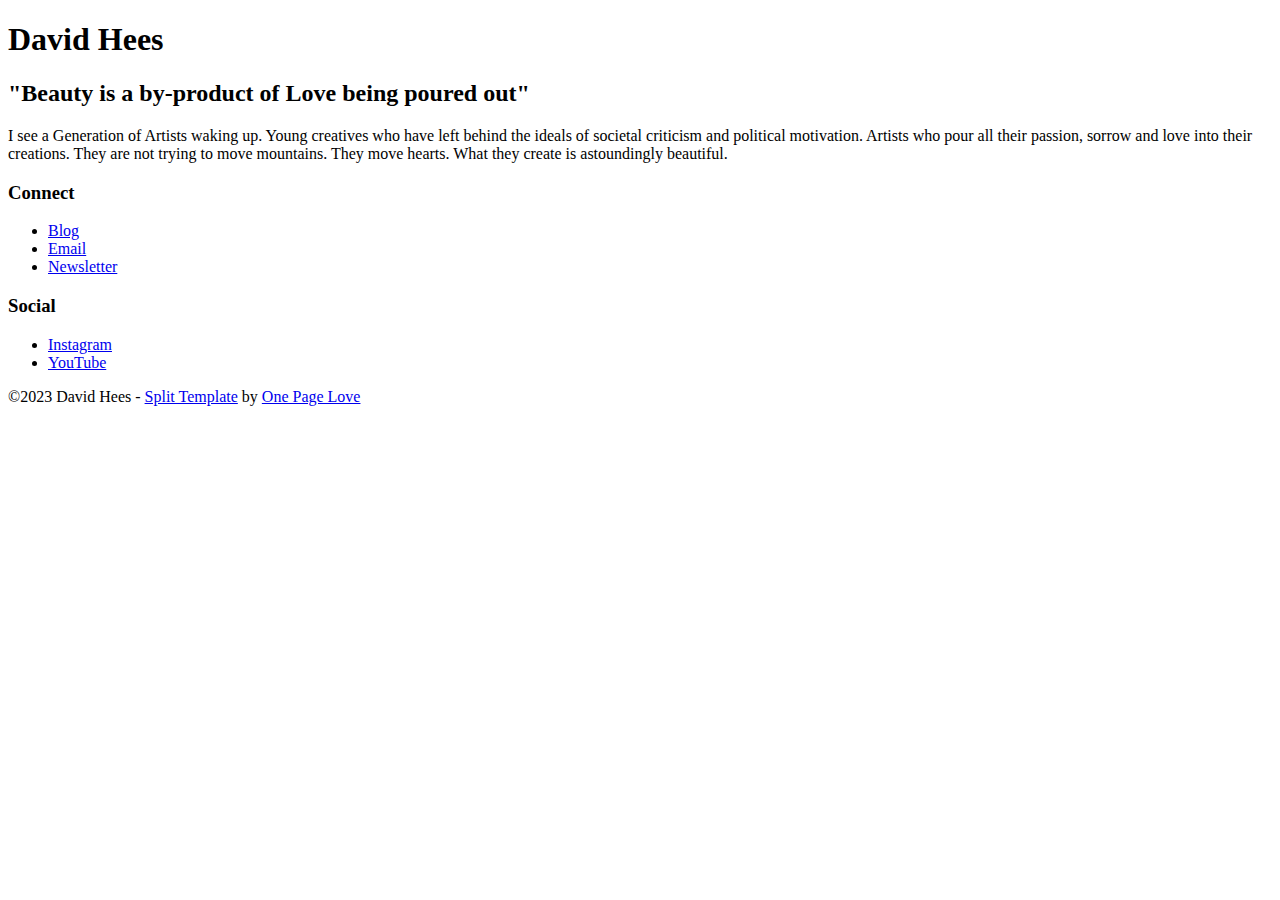
==== index.html @ eb952cf4 "Add files via upload" ====
<!DOCTYPE html>
<html lang="en-US">

<head>
	<meta name="generator" content="Hugo 0.120.1">
  <meta charset="UTF-8" />
<meta http-equiv="X-UA-Compatible" content="IE=edge" />


<title>David Hees</title>
<meta name="author" content="David Hees" />
<meta name="description" content="Split is a centrally-divided layout for a professional online presence with a big image or video left with alongside content." />
<meta name="robots" content="index, follow" />
<meta name="referrer" content="always" />


<meta property="og:title" content="David Hees" />
<meta property="og:description" content="Split is a centrally-divided layout for a professional online presence with a big image or video left with alongside content." />
<meta property="og:url" content="http://192.168.178.61:8080" />

<meta property="og:image" content="http://192.168.178.61:8080/images/social.jpg" />
<meta name="twitter:card" content="summary_large_image" />

<meta name="twitter:site" content="@onepagelove" />


<link rel="icon" href="http://192.168.178.61:8080/favicon.ico" />


<link rel="stylesheet" href="http://192.168.178.61:8080/assets/css/split.css" type="text/css" media="screen" />
<meta name="viewport" content="width=device-width,initial-scale=1" />

<link rel="stylesheet" href="http://192.168.178.61:8080/css/style.css" type="text/css" media="screen" />




  <style>
  
    .fs-split .split-image { background-image: url("http://192.168.178.61:8080/images/backgroundopt/background.jpg"); background-position: center center; }
  
  </style>





</head>

<body id="fullsingle" class="page-template-page-fullsingle-split">

  <div class="fs-split">

    
    

      <div class="split-image">

      </div>

    
    

    
    <div class="split-content">
      <div class="split-content-vertically-center">
        
        <div class="split-intro">
  <h1>David Hees</h1>
  <h2 class="tagline"><span class='highlight'>&#34;Beauty is a by-product of Love being poured out&#34;</span></h2>
</div>


        
        
  
  <div class="split-bio">
  <p>I see a Generation of Artists waking up. Young creatives who have left behind the ideals of societal criticism and political motivation. Artists who pour all their passion, sorrow and love into their creations. They are not trying to move mountains. They move hearts. What they create is astoundingly beautiful.</p>

</div>


  
  <div class="split-lists">

  
    

    
      <div class="split-list">
        <h3>Connect</h3>
        <ul>
          
            <li><a href="#" title="Blog" target="_blank">Blog</a></li>
          
            <li><a href="#" title="Email" target="_self">Email</a></li>
          
            <li><a href="#" title="Newsletter" target="_self">Newsletter</a></li>
          
        </ul>
      </div>
    

    
  
    

    
      <div class="split-list">
        <h3>Social</h3>
        <ul>
          
            <li><a href="https://instagram.com/davidheesmusic" title="Instagram" target="_self">Instagram</a></li>
          
            <li><a href="https://youtube.com/@davidhees" title="YouTube" target="_self">YouTube</a></li>
          
        </ul>
      </div>
    

    
  

</div>



        
        <div class="split-credit">
  <p>&copy;2023 David Hees - <a href="https://onepagelove.com/split" title="Split Template">Split Template</a> by <a href="https://onepagelove.com" title="One Page Love">One Page Love</a></p>

  <!--
  To edit this credit you can remove the CC3.0 license for only $5 here: https://onepagelove.com/split
  this really helps contribute towards us developing more templates and means the world to me!
  Cheers, Rob (@robhope)
  -->
</div>

      </div>
    </div>

  </div>

</body>
</html>
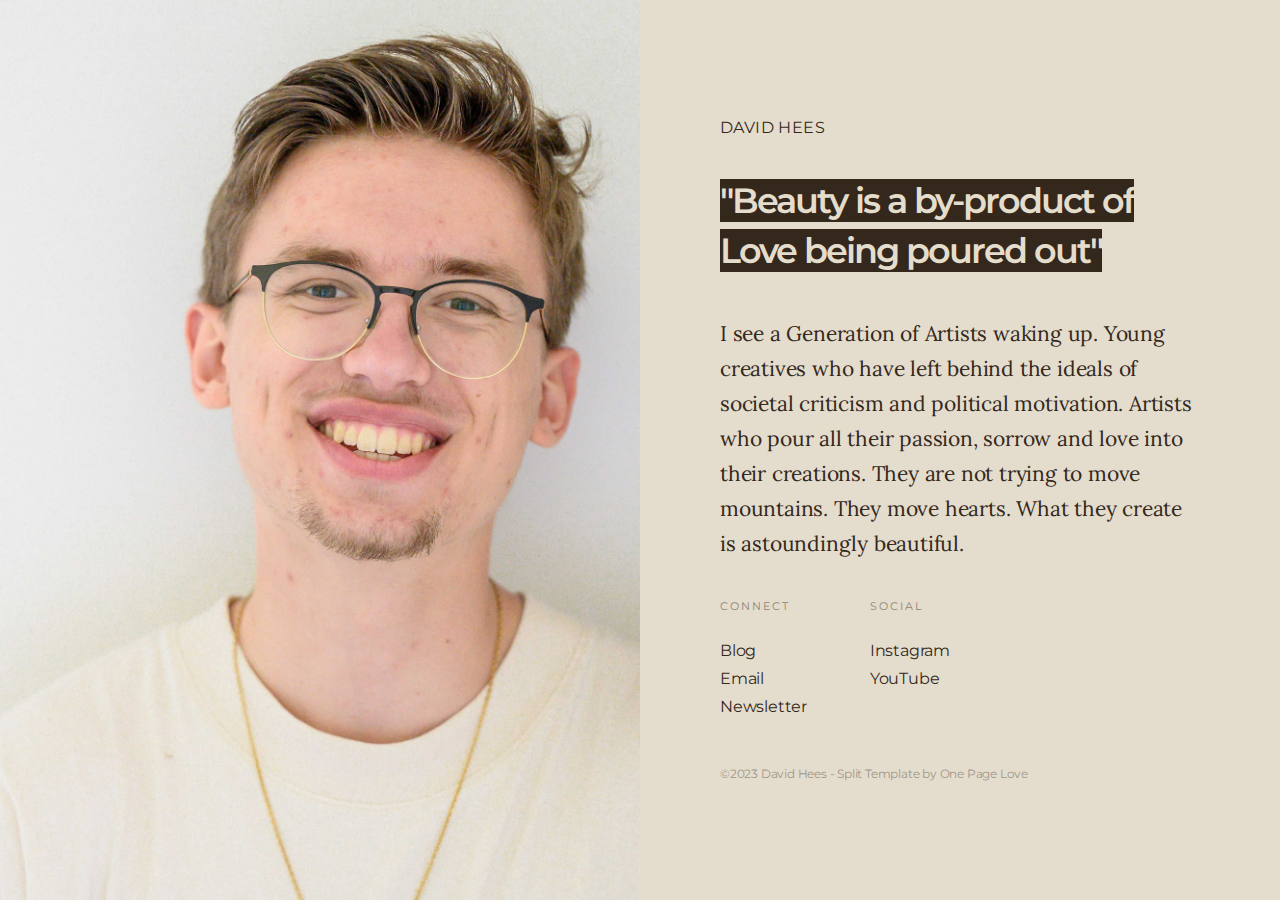
==== commit beb68436: "Update index.html" ====
--- a/index.html
+++ b/index.html
@@ -16,28 +16,28 @@
 
 <meta property="og:title" content="David Hees" />
 <meta property="og:description" content="Split is a centrally-divided layout for a professional online presence with a big image or video left with alongside content." />
-<meta property="og:url" content="http://192.168.178.61:8080" />
+<meta property="og:url" content="http://deijjji303.github.io/" />
 
-<meta property="og:image" content="http://192.168.178.61:8080/images/social.jpg" />
+<meta property="og:image" content="http://deijjji303.github.io/images/social.jpg" />
 <meta name="twitter:card" content="summary_large_image" />
 
 <meta name="twitter:site" content="@onepagelove" />
 
 
-<link rel="icon" href="http://192.168.178.61:8080/favicon.ico" />
+<link rel="icon" href="http://deijjji303.github.io/favicon.ico" />
 
 
-<link rel="stylesheet" href="http://192.168.178.61:8080/assets/css/split.css" type="text/css" media="screen" />
+<link rel="stylesheet" href="http://deijjji303.github.io/assets/css/split.css" type="text/css" media="screen" />
 <meta name="viewport" content="width=device-width,initial-scale=1" />
 
-<link rel="stylesheet" href="http://192.168.178.61:8080/css/style.css" type="text/css" media="screen" />
+<link rel="stylesheet" href="http://deijjji303.github.io/css/style.css" type="text/css" media="screen" />
 
 
 
 
   <style>
   
-    .fs-split .split-image { background-image: url("http://192.168.178.61:8080/images/backgroundopt/background.jpg"); background-position: center center; }
+    .fs-split .split-image { background-image: url("http://deijjji303.github.io/images/backgroundopt/background.jpg"); background-position: center center; }
   
   </style>
 
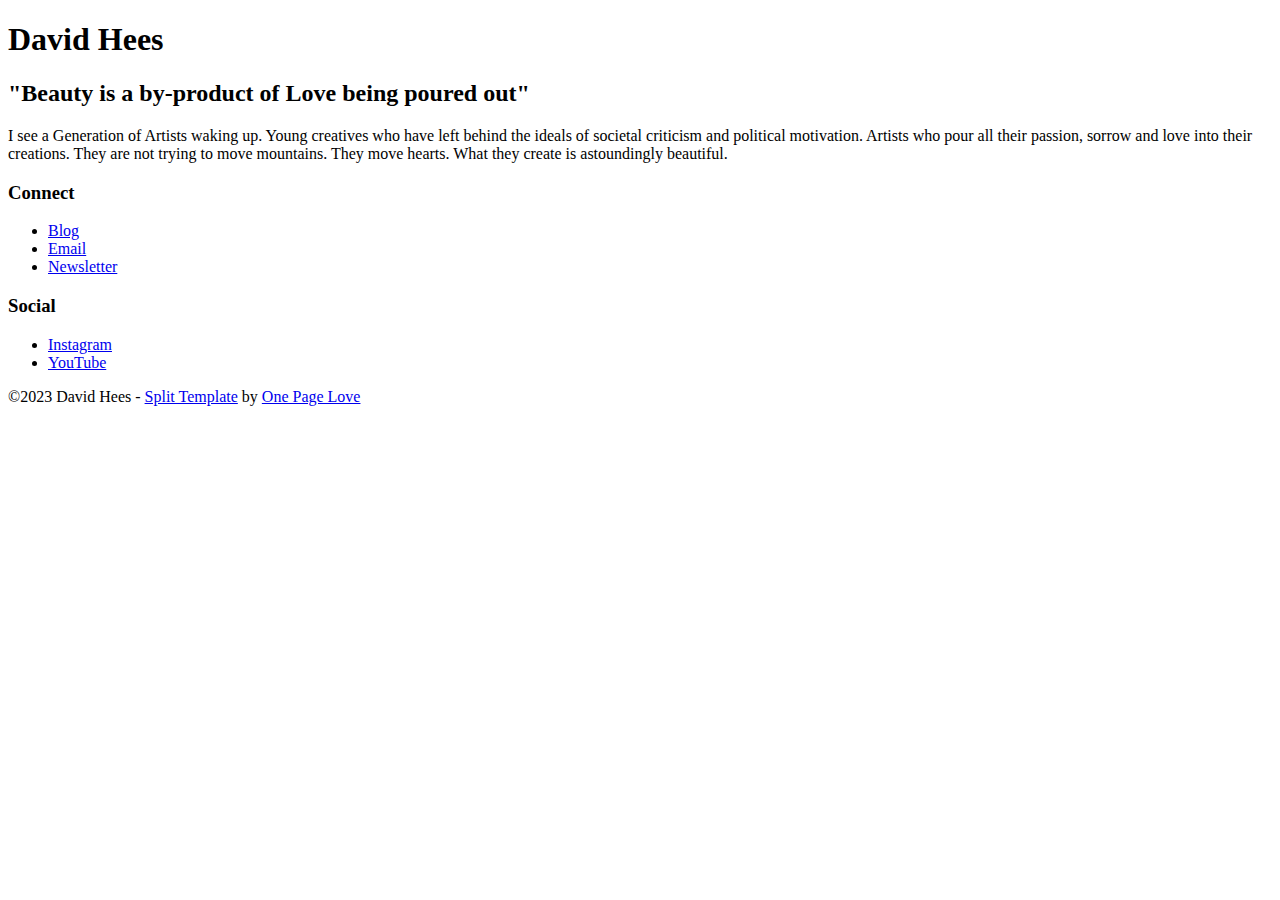
==== commit 6cae973d: "Update index.html" ====
--- a/index.html
+++ b/index.html
@@ -16,28 +16,28 @@
 
 <meta property="og:title" content="David Hees" />
 <meta property="og:description" content="Split is a centrally-divided layout for a professional online presence with a big image or video left with alongside content." />
-<meta property="og:url" content="http://deijjji303.github.io/" />
+<meta property="og:url" content="https://davidhees.com/" />
 
-<meta property="og:image" content="http://deijjji303.github.io/images/social.jpg" />
+<meta property="og:image" content="https://davidhees.com/images/social.jpg" />
 <meta name="twitter:card" content="summary_large_image" />
 
 <meta name="twitter:site" content="@onepagelove" />
 
 
-<link rel="icon" href="http://deijjji303.github.io/favicon.ico" />
+<link rel="icon" href="https://davidhees.com/favicon.ico" />
 
 
-<link rel="stylesheet" href="http://deijjji303.github.io/assets/css/split.css" type="text/css" media="screen" />
+<link rel="stylesheet" href="https://davidhees.com/assets/css/split.css" type="text/css" media="screen" />
 <meta name="viewport" content="width=device-width,initial-scale=1" />
 
-<link rel="stylesheet" href="http://deijjji303.github.io/css/style.css" type="text/css" media="screen" />
+<link rel="stylesheet" href="https://davidhees.com/css/style.css" type="text/css" media="screen" />
 
 
 
 
   <style>
   
-    .fs-split .split-image { background-image: url("http://deijjji303.github.io/images/backgroundopt/background.jpg"); background-position: center center; }
+    .fs-split .split-image { background-image: url("https://davidhees.com/images/backgroundopt/background.jpg"); background-position: center center; }
   
   </style>
 
